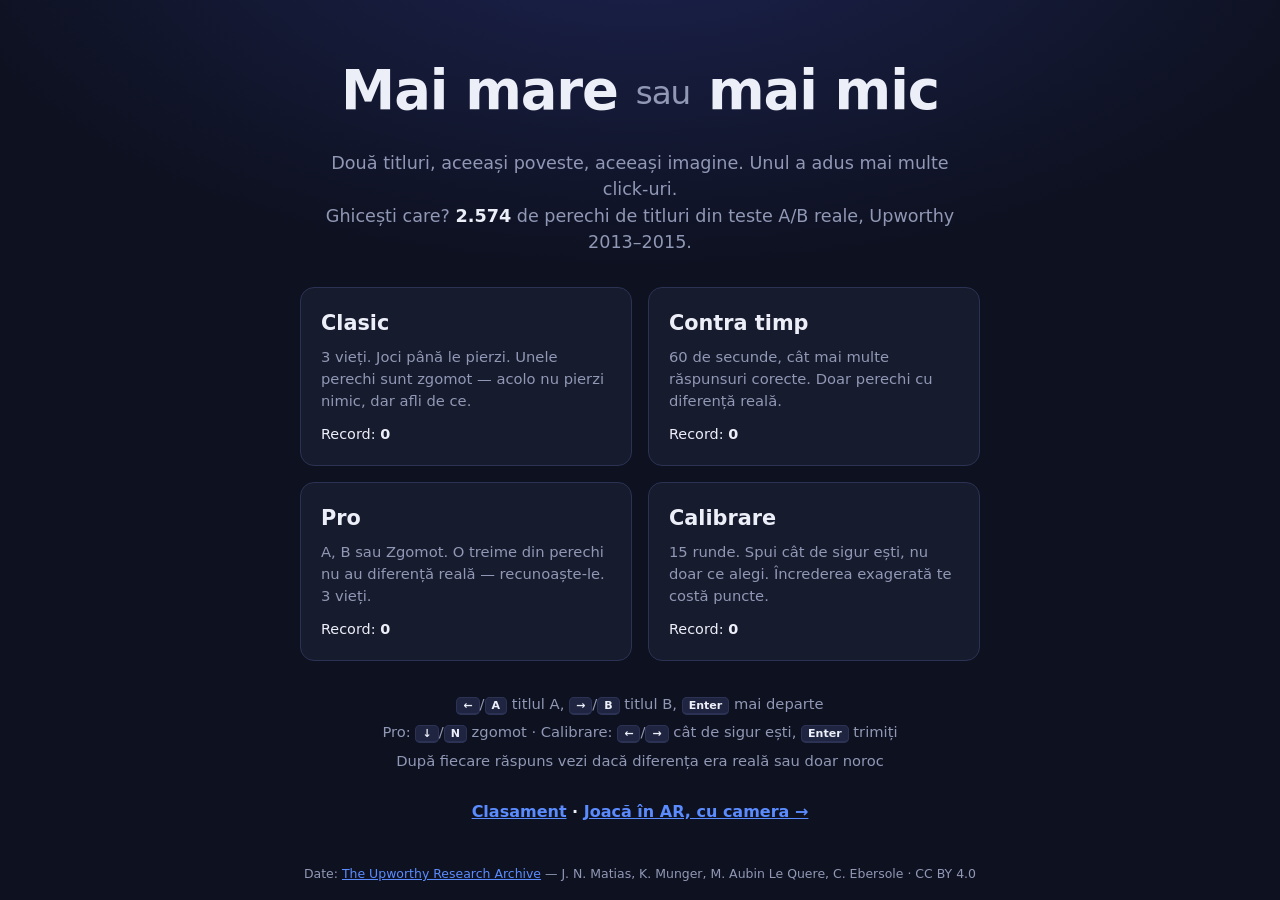
==== web/index.html @ 01dff1d4 "Joc AR "Mai mare sau mai mic" cu teste A/B reale de la Upworthy - data/prepare.py: perechi doar-titl" ====
<!doctype html>
<html lang="ro">
<head>
  <meta charset="utf-8">
  <meta name="viewport" content="width=device-width, initial-scale=1">
  <title>Mai mare sau mai mic</title>
  <link rel="stylesheet" href="css/style.css">
</head>
<body>
  <main id="app" aria-live="polite">
    <section class="screen"><p class="muted">Se încarcă…</p></section>
  </main>
  <footer class="credit">
    Date: <a href="https://osf.io/jd64p/" target="_blank" rel="noopener">The Upworthy Research Archive</a>
    — J. N. Matias, K. Munger, M. Aubin Le Quere, C. Ebersole · CC BY 4.0
  </footer>
  <script type="module" src="js/main.js"></script>
</body>
</html>
---- web/css/style.css ----
:root {
  --bg: #0e1120;
  --panel: #171b2e;
  --panel-2: #1f2440;
  --line: #2c3254;
  --text: #eceef8;
  --muted: #9198b5;
  --a: #5b8cff;
  --b: #ff9f43;
  --win: #2fd27a;
  --lose: #ff5c6c;
  --noise: #f5c542;
  --radius: 14px;
  --font: system-ui, -apple-system, "Segoe UI", Roboto, sans-serif;
}

* { box-sizing: border-box; }

html, body { margin: 0; }

body {
  background: radial-gradient(1200px 600px at 50% -10%, #1c2350 0%, var(--bg) 60%) fixed, var(--bg);
  color: var(--text);
  font: 16px/1.5 var(--font);
  min-height: 100vh;
  display: flex;
  flex-direction: column;
}

main { flex: 1; width: 100%; max-width: 1040px; margin: 0 auto; padding: 24px 16px 8px; }

h1, h2, h3 { line-height: 1.15; margin: 0 0 .5em; }
h1 { font-size: clamp(2rem, 5vw, 3.4rem); letter-spacing: -.02em; }
h2 { font-size: 1.8rem; }
h3 { font-size: 1.1rem; margin-top: 1.6em; }

a { color: var(--a); }
kbd {
  font: 600 .75em var(--font);
  border: 1px solid var(--line);
  border-bottom-width: 2px;
  border-radius: 5px;
  padding: 1px 6px;
  background: var(--panel-2);
  color: var(--text);
}

.muted { color: var(--muted); }
.small { font-size: .85rem; }
.side-a { color: var(--a); }
.side-b { color: var(--b); }

/* ---------------- meniu */

.menu { text-align: center; padding-top: 4vh; }
.menu .or { color: var(--muted); font-weight: 400; font-size: .6em; vertical-align: middle; }
.lead { color: var(--muted); max-width: 640px; margin: 0 auto 32px; font-size: 1.1rem; }
.lead b { color: var(--text); }

.modes { display: grid; grid-template-columns: repeat(auto-fit, minmax(240px, 1fr)); gap: 16px; max-width: 680px; margin: 0 auto; }
.mode {
  all: unset;
  cursor: pointer;
  display: flex; flex-direction: column; gap: 6px;
  text-align: left;
  padding: 20px;
  border-radius: var(--radius);
  background: var(--panel);
  border: 1px solid var(--line);
  transition: transform .15s, border-color .15s;
}
.mode:hover, .mode:focus-visible { transform: translateY(-2px); border-color: var(--a); }
.mode-name { font-size: 1.3rem; font-weight: 700; }
.mode-desc { color: var(--muted); font-size: .92rem; }
.mode-best { margin-top: 6px; font-size: .9rem; }

.switch { margin-top: 28px; font-weight: 600; }
.linklike { all: unset; cursor: pointer; color: var(--a); text-decoration: underline; }
.linklike:focus-visible { outline: 2px solid var(--a); outline-offset: 2px; }

/* ---------------- clasament */

.lb-wrap { display: grid; gap: 12px; }
.lb-form { display: flex; flex-wrap: wrap; align-items: center; gap: 10px; }
.lb-form input {
  font: inherit;
  color: var(--text);
  background: var(--panel);
  border: 1px solid var(--line);
  border-radius: 10px;
  padding: 11px 14px;
  min-width: 0;
  flex: 1 1 200px;
  max-width: 280px;
}
.lb-form input:focus-visible { outline: 2px solid var(--a); outline-offset: 1px; }
.lb-list { list-style: none; counter-reset: rank; margin: 0; padding: 0; display: grid; gap: 4px; max-width: 520px; }
.lb-list li {
  counter-increment: rank;
  display: grid; grid-template-columns: 2.2em 1fr auto 4.5em; align-items: center; gap: 10px;
  padding: 8px 12px;
  border-radius: 8px;
  background: var(--panel);
  border: 1px solid var(--line);
}
.lb-list li::before { content: counter(rank) "."; color: var(--muted); font-variant-numeric: tabular-nums; }
.lb-list li.mine { border-color: var(--noise); background: color-mix(in srgb, var(--noise) 10%, var(--panel)); }
.lb-name { overflow: hidden; text-overflow: ellipsis; white-space: nowrap; }
.lb-acc { font-size: .8rem; font-variant-numeric: tabular-nums; }
.lb-score { text-align: right; font-variant-numeric: tabular-nums; }

.leaderboard { max-width: 1040px; margin: 0 auto; }
.lb-grid { display: grid; grid-template-columns: repeat(auto-fit, minmax(230px, 1fr)); gap: 20px; }
.lb-col h3 { margin-top: .4em; }

.rules { list-style: none; padding: 0; margin: 32px auto 0; color: var(--muted); font-size: .92rem; display: grid; gap: 6px; }

/* ---------------- HUD */

.hud {
  display: flex; justify-content: space-between; align-items: center; gap: 16px;
  padding: 10px 16px;
  background: var(--panel);
  border: 1px solid var(--line);
  border-radius: var(--radius);
  margin-bottom: 20px;
}
.hud b { font-size: 1.25rem; }
.hud-label { color: var(--muted); font-size: .85rem; text-transform: uppercase; letter-spacing: .06em; }
.lives { color: var(--lose); font-size: 1.3rem; letter-spacing: 2px; }
.lives .lost { color: var(--line); }
.timer { display: flex; align-items: center; gap: 10px; font-weight: 700; font-variant-numeric: tabular-nums; }
.timebar { width: 120px; height: 6px; border-radius: 3px; background: var(--line); overflow: hidden; }
.timebar i { display: block; height: 100%; background: var(--noise); transform-origin: left; }

/* ---------------- intrebare */

.question { text-align: center; font-size: 1.25rem; margin: 0 0 16px; }
.flash { font-weight: 800; font-size: 1.5rem; }
.flash.correct { color: var(--win); }
.flash.wrong { color: var(--lose); }
.flash.noise { color: var(--noise); }
.plus { font-size: .8em; }

.duel { display: grid; grid-template-columns: 1fr auto 1fr; gap: 14px; align-items: stretch; }
.vs { align-self: center; color: var(--muted); font-weight: 700; text-transform: uppercase; }

.card {
  all: unset;
  position: relative;
  cursor: pointer;
  display: flex; flex-direction: column; gap: 10px;
  padding: 22px 22px 18px;
  min-height: 150px;
  color: var(--text);
  border-radius: var(--radius);
  background: var(--panel);
  border: 2px solid var(--line);
  transition: transform .15s, border-color .15s, background .2s;
}
.card:not([disabled]):hover, .card:focus-visible { transform: translateY(-3px); }
.card.side-a:not([disabled]):hover, .card.side-a:focus-visible { border-color: var(--a); }
.card.side-b:not([disabled]):hover, .card.side-b:focus-visible { border-color: var(--b); }
.card[disabled] { cursor: default; }

.side {
  display: inline-grid; place-items: center;
  width: 30px; height: 30px; border-radius: 8px;
  font-weight: 800; color: #0e1120;
}
.side-a .side { background: var(--a); }
.side-b .side { background: var(--b); }
.headline { margin: 0; font-size: clamp(1.05rem, 2vw, 1.3rem); font-weight: 600; line-height: 1.35; }

.card.win { border-color: var(--win); background: color-mix(in srgb, var(--win) 10%, var(--panel)); }
.card.lose { opacity: .7; }
.card.neutral { border-color: var(--noise); }
.card.chosen { box-shadow: 0 0 0 4px color-mix(in srgb, var(--text) 18%, transparent); }
.card-stats { display: flex; align-items: baseline; gap: 10px; flex-wrap: wrap; margin-top: auto; }
.ctr { font-size: 1.5rem; font-weight: 800; font-variant-numeric: tabular-nums; }
.card.win .ctr { color: var(--win); }
.card-stats .muted { font-size: .85rem; }
.tags { display: flex; gap: 6px; flex-wrap: wrap; }
.tag { font-size: .75rem; padding: 2px 8px; border-radius: 999px; background: var(--panel-2); border: 1px solid var(--line); color: var(--muted); }
.picked { position: absolute; top: 14px; right: 16px; font-size: .75rem; text-transform: uppercase; letter-spacing: .06em; color: var(--muted); }

.hint { text-align: center; color: var(--muted); font-size: .85rem; margin-top: 14px; }
.flash.neutral { color: var(--muted); }
.good { color: var(--win); }
.bad { color: var(--lose); }

/* ---------------- Pro: butonul zgomot */

.controls { display: flex; justify-content: center; margin-top: 16px; }
.noise-btn {
  all: unset;
  cursor: pointer;
  display: inline-flex; align-items: center; gap: 8px;
  padding: 12px 22px;
  border-radius: 999px;
  border: 2px dashed var(--noise);
  background: color-mix(in srgb, var(--noise) 8%, var(--panel));
  color: var(--text);
  transition: transform .15s;
}
.noise-btn b { color: var(--noise); }
.noise-btn:hover, .noise-btn:focus-visible { transform: translateY(-2px); }

/* ---------------- Calibrare: slider */

.calib {
  max-width: 640px;
  margin: 18px auto 0;
  padding: 16px 20px;
  border-radius: var(--radius);
  background: var(--panel);
  border: 1px solid var(--line);
  display: grid; gap: 10px;
}
.calib-scale { display: flex; justify-content: space-between; font-size: .85rem; font-weight: 700; }
.calib-read { margin: 0; text-align: center; min-height: 1.5em; }
.calib .btn { justify-self: center; }
#conf {
  --v: 50%;
  -webkit-appearance: none;
  appearance: none;
  width: 100%;
  height: 10px;
  border-radius: 5px;
  background: linear-gradient(90deg, var(--a), var(--line) 50%, var(--b));
  outline-offset: 6px;
}
#conf::-webkit-slider-thumb {
  -webkit-appearance: none;
  width: 26px; height: 26px; border-radius: 50%;
  background: var(--text); border: 3px solid var(--bg);
  box-shadow: 0 0 0 2px var(--text);
  cursor: grab;
}
#conf::-moz-range-thumb {
  width: 22px; height: 22px; border-radius: 50%;
  background: var(--text); border: 3px solid var(--bg);
  cursor: grab;
}

.note { padding: 8px 12px; border-radius: 8px; background: var(--panel-2); }
.note.good { color: var(--text); border-left: 4px solid var(--win); }
.note.bad { color: var(--text); border-left: 4px solid var(--lose); }

/* ---------------- explicatie */

.explain {
  display: grid; grid-template-columns: minmax(0, 1fr) minmax(0, 1.1fr); gap: 20px;
  margin-top: 18px; padding: 18px;
  background: var(--panel); border: 1px solid var(--line); border-radius: var(--radius);
}
.charts { display: grid; gap: 12px; }
figure { margin: 0; }
figcaption { color: var(--muted); font-size: .8rem; margin-bottom: 4px; }
.verdict p { margin: 0 0 .7em; }
.verdict p:last-child { margin: 0; }

.chart { width: 100%; height: auto; display: block; }
.chart text { font: 600 11px var(--font); fill: var(--text); }
.chart .lbl.side-a { fill: var(--a); font-size: 13px; }
.chart .lbl.side-b { fill: var(--b); font-size: 13px; }
.chart .tick { fill: var(--muted); font-weight: 400; }
.bar-a { fill: var(--a); opacity: .85; }
.bar-b { fill: var(--b); opacity: .85; }
.whisker { stroke: var(--text); stroke-width: 1.5; }
.axis { stroke: var(--line); stroke-width: 2; }
.zero { stroke: var(--muted); stroke-dasharray: 3 3; }
.ci-sig { stroke: var(--win); stroke-width: 6; stroke-linecap: round; }
.ci-noise { stroke: var(--noise); stroke-width: 6; stroke-linecap: round; }
.ci-sig-dot { fill: var(--text); }
.ci-noise-dot { fill: var(--text); }

.actions { display: flex; justify-content: center; gap: 12px; margin-top: 20px; }
.btn {
  all: unset; cursor: pointer;
  display: inline-flex; align-items: center; gap: 10px;
  padding: 12px 22px; border-radius: 10px;
  font-weight: 700;
  background: var(--panel-2); border: 1px solid var(--line);
}
.btn.primary { background: var(--a); border-color: var(--a); color: #0b1020; }
.btn.primary kbd { background: color-mix(in srgb, #fff 30%, var(--a)); border-color: transparent; color: #0b1020; }
.btn:hover { filter: brightness(1.1); }
.btn:focus-visible { outline: 3px solid var(--text); outline-offset: 2px; }

/* ---------------- final */

.over { max-width: 760px; margin: 0 auto; }
.final-score { display: flex; align-items: baseline; gap: 16px; }
.final-score .big { font-size: 4.5rem; font-weight: 800; line-height: 1; }
.record { color: var(--noise); font-weight: 800; }
.stat-row { display: grid; grid-template-columns: repeat(3, 1fr); gap: 12px; margin: 20px 0 12px; }
.stat-row div { background: var(--panel); border: 1px solid var(--line); border-radius: var(--radius); padding: 12px 14px; display: flex; flex-direction: column; }
.stat-row b { font-size: 1.5rem; }
.stat-row span { color: var(--muted); font-size: .85rem; }
.coin { background: var(--panel-2); border-left: 4px solid var(--noise); padding: 10px 14px; border-radius: 6px; }
.profile { padding-left: 1.1em; display: grid; gap: 6px; }

.insights { display: grid; gap: 4px; }
.ins-row { display: grid; grid-template-columns: minmax(150px, 1.2fr) minmax(120px, 1fr) 90px; align-items: center; gap: 12px; }
.ins-row.ns { opacity: .55; }
.ins-label { font-size: .92rem; }
.ins-bar { width: 100%; height: 20px; }
.ins-bar .pos { fill: var(--win); }
.ins-bar .neg { fill: var(--lose); }
.ins-val { font-variant-numeric: tabular-nums; font-weight: 700; text-align: right; }

/* ---------------- final: matrice de confuzie, calibrare */

.confusion-wrap { display: grid; grid-template-columns: auto 1fr; gap: 20px; align-items: start; }
.confusion { border-collapse: separate; border-spacing: 4px; font-variant-numeric: tabular-nums; }
.confusion th { font-size: .8rem; color: var(--muted); font-weight: 600; padding: 4px 8px; text-align: center; }
.confusion tbody th { text-align: right; }
.confusion td { min-width: 56px; padding: 10px; text-align: center; font-weight: 800; border-radius: 8px; background: var(--panel); border: 1px solid var(--line); }
.confusion td.diag { background: color-mix(in srgb, var(--win) 22%, var(--panel)); border-color: var(--win); }
.confusion td.fp { background: color-mix(in srgb, var(--lose) 18%, var(--panel)); }
.confusion td.fn { background: color-mix(in srgb, var(--noise) 16%, var(--panel)); }

.calib-sum { display: grid; grid-template-columns: 260px 1fr; gap: 20px; align-items: center; }
.calib-chart .plot { fill: var(--panel); stroke: var(--line); }
.calib-chart .diag { stroke: var(--muted); stroke-dasharray: 4 4; }
.calib-chart .calib-line { fill: none; stroke: var(--a); stroke-width: 2; }
.calib-chart .calib-dot { fill: var(--a); stroke: var(--bg); stroke-width: 2; }

.credit { text-align: center; color: var(--muted); font-size: .78rem; padding: 16px; }

/* ---------------- ecrane inguste */

@media (max-width: 720px) {
  main { padding-top: 16px; }
  .duel { grid-template-columns: 1fr; }
  .vs { justify-self: center; }
  .explain { grid-template-columns: 1fr; }
  .stat-row { grid-template-columns: 1fr; }
  .ins-row { grid-template-columns: 1fr 70px; }
  .ins-bar { display: none; }
  .timebar { width: 70px; }
  .confusion-wrap, .calib-sum { grid-template-columns: 1fr; }
  .calib-chart { max-width: 300px; }
}
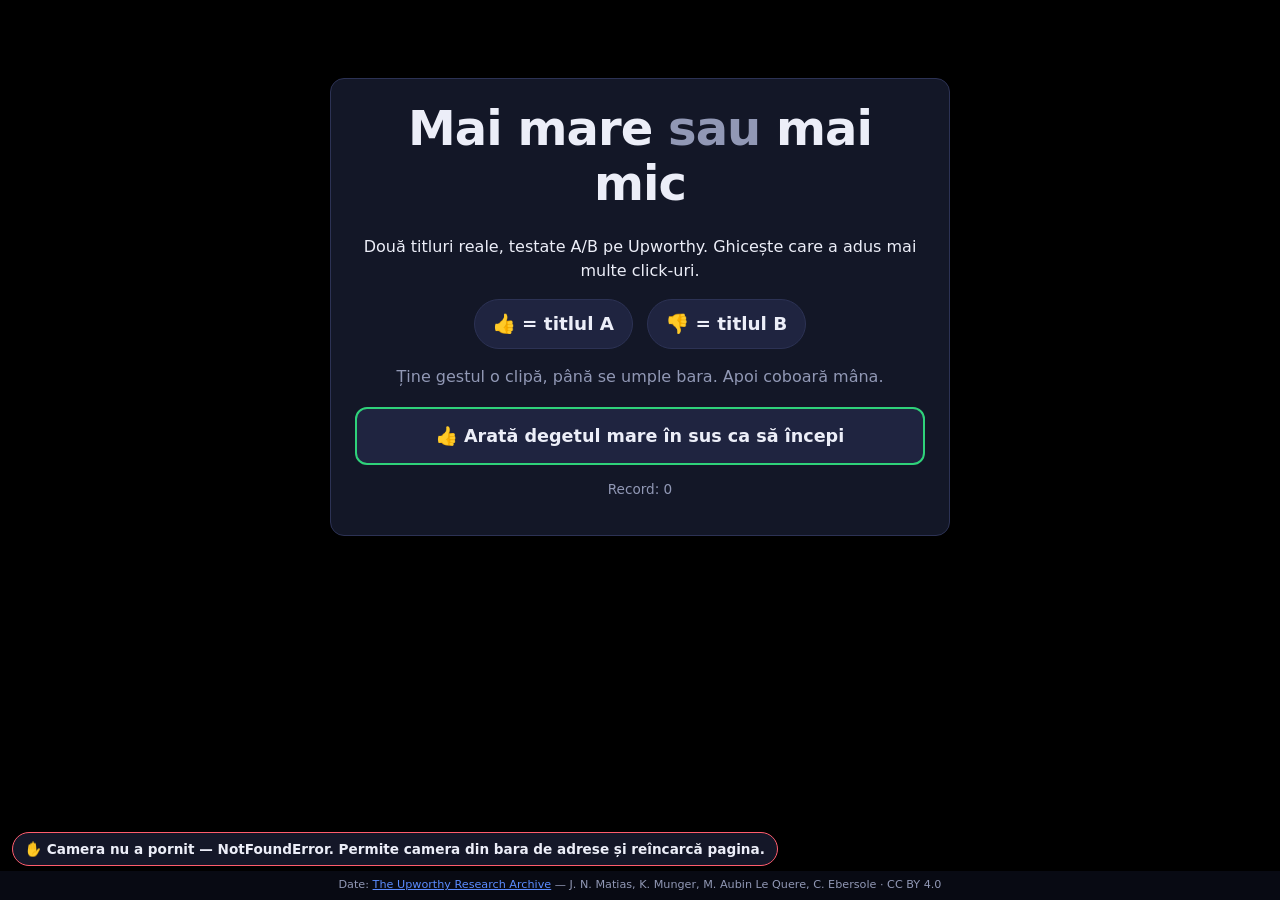
==== commit cf9c6c95: "Quiz controlat cu gesturi 👍/👎 si efecte AR pe fata si mana - index.html: quiz cu camera web, schelet" ====
--- a/web/index.html
+++ b/web/index.html
@@ -5,15 +5,23 @@
   <meta name="viewport" content="width=device-width, initial-scale=1">
   <title>Mai mare sau mai mic</title>
   <link rel="stylesheet" href="css/style.css">
+  <link rel="stylesheet" href="css/quiz.css">
 </head>
-<body>
+<body class="quiz">
+  <!-- camera (in oglinda) + scheletul mainii, sub interfata -->
+  <video id="video" playsinline muted></video>
+  <canvas id="skeleton" aria-hidden="true"></canvas>
+  <canvas id="fx" aria-hidden="true"></canvas>
+
   <main id="app" aria-live="polite">
-    <section class="screen"><p class="muted">Se încarcă…</p></section>
+    <section class="panel start"><p class="muted">Se încarcă…</p></section>
   </main>
+
+  <div id="status" class="status" role="status"></div>
   <footer class="credit">
     Date: <a href="https://osf.io/jd64p/" target="_blank" rel="noopener">The Upworthy Research Archive</a>
     — J. N. Matias, K. Munger, M. Aubin Le Quere, C. Ebersole · CC BY 4.0
   </footer>
-  <script type="module" src="js/main.js"></script>
+  <script type="module" src="js/quiz.js"></script>
 </body>
 </html>
--- a/web/css/style.css
+++ b/web/css/style.css
@@ -163,13 +163,34 @@
 .card.side-b:not([disabled]):hover, .card.side-b:focus-visible { border-color: var(--b); }
 .card[disabled] { cursor: default; }
 
+.card-header {
+  display: flex;
+  justify-content: space-between;
+  align-items: center;
+  width: 100%;
+}
+
 .side {
-  display: inline-grid; place-items: center;
-  width: 30px; height: 30px; border-radius: 8px;
-  font-weight: 800; color: #0e1120;
+  display: inline-flex;
+  align-items: center;
+  gap: 8px;
+  padding: 4px 12px;
+  height: 32px;
+  border-radius: 8px;
+  font-weight: 800;
+  color: #0e1120;
 }
 .side-a .side { background: var(--a); }
 .side-b .side { background: var(--b); }
+.card-gesture-hint {
+  font-size: 0.8rem;
+  font-weight: 600;
+  color: var(--muted);
+  background: var(--panel-2);
+  padding: 4px 10px;
+  border-radius: 6px;
+  border: 1px solid var(--line);
+}
 .headline { margin: 0; font-size: clamp(1.05rem, 2vw, 1.3rem); font-weight: 600; line-height: 1.35; }
 
 .card.win { border-color: var(--win); background: color-mix(in srgb, var(--win) 10%, var(--panel)); }
@@ -343,3 +364,569 @@
   .confusion-wrap, .calib-sum { grid-template-columns: 1fr; }
   .calib-chart { max-width: 300px; }
 }
+
+/* ---------------- gesture hud & opencv badge */
+
+#gesture-hud {
+  position: fixed;
+  top: 24px;
+  left: 50%;
+  transform: translateX(-50%) translateY(-20px) scale(0.95);
+  z-index: 100;
+  display: flex;
+  flex-direction: column;
+  align-items: center;
+  gap: 8px;
+  padding: 10px 22px;
+  background: rgba(14, 17, 32, 0.92);
+  backdrop-filter: blur(8px);
+  border: 1px solid var(--win);
+  box-shadow: 0 8px 32px rgba(0, 0, 0, 0.45), 0 0 15px color-mix(in srgb, var(--win) 40%, transparent);
+  border-radius: 999px;
+  pointer-events: none;
+  opacity: 0;
+  transition: opacity 0.2s cubic-bezier(0.16, 1, 0.3, 1), transform 0.2s cubic-bezier(0.16, 1, 0.3, 1);
+}
+
+#gesture-hud.visible {
+  opacity: 1;
+  transform: translateX(-50%) translateY(0) scale(1);
+}
+
+#gesture-hud.fired {
+  animation: gh-pulse 0.35s ease-out;
+}
+
+@keyframes gh-pulse {
+  0% { transform: translateX(-50%) scale(1); }
+  50% { transform: translateX(-50%) scale(1.15); box-shadow: 0 0 25px var(--win); }
+  100% { transform: translateX(-50%) scale(1); }
+}
+
+.gh-content {
+  display: flex;
+  align-items: center;
+  gap: 10px;
+  font-weight: 700;
+  font-size: 1.05rem;
+  color: var(--text);
+}
+
+.gh-icon {
+  font-size: 1.4rem;
+  line-height: 1;
+}
+
+.gh-bar {
+  width: 140px;
+  height: 6px;
+  background: rgba(255, 255, 255, 0.15);
+  border-radius: 999px;
+  overflow: hidden;
+}
+
+.gh-fill {
+  height: 100%;
+  width: 0%;
+  background: linear-gradient(90deg, var(--a), var(--win));
+  border-radius: 999px;
+  transition: width 0.05s linear;
+}
+
+#opencv-badge {
+  position: fixed;
+  top: 14px;
+  right: 14px;
+  z-index: 95;
+  background: rgba(15, 23, 42, 0.9);
+  color: #38bdf8;
+  border: 1px solid #38bdf8;
+  border-radius: 999px;
+  padding: 5px 12px;
+  font-size: 0.78rem;
+  font-weight: 600;
+  box-shadow: 0 4px 12px rgba(0, 0, 0, 0.4);
+}
+
+#ar-skeleton-canvas {
+  position: fixed;
+  left: 0;
+  top: 0;
+  width: 100vw;
+  height: 100vh;
+  z-index: 52;
+  pointer-events: none;
+}
+
+#super-ar-badge {
+  all: unset;
+  position: fixed;
+  left: 12px;
+  bottom: 74px;
+  z-index: 55;
+  cursor: pointer;
+  padding: 6px 14px;
+  border-radius: 999px;
+  font: 600 0.8rem var(--font);
+  color: #38bdf8;
+  background: rgba(23, 27, 46, 0.92);
+  border: 1px solid #38bdf8;
+  box-shadow: 0 4px 16px rgba(0, 0, 0, 0.5), 0 0 10px rgba(56, 189, 248, 0.3);
+  transition: transform 0.15s, background 0.15s;
+}
+
+#super-ar-badge:hover {
+  transform: scale(1.05);
+  background: rgba(30, 41, 59, 0.95);
+}
+
+/* ------------------------------------------------------------ Atelier 3D AR Studio */
+
+.mode.mode-studio {
+  background: linear-gradient(135deg, rgba(30, 41, 59, 0.85), rgba(15, 23, 42, 0.95));
+  border: 1px solid rgba(56, 189, 248, 0.4);
+  box-shadow: 0 4px 20px rgba(56, 189, 248, 0.15);
+  position: relative;
+  overflow: hidden;
+}
+
+.mode.mode-studio:hover {
+  border-color: #38bdf8;
+  box-shadow: 0 6px 28px rgba(56, 189, 248, 0.35);
+  transform: translateY(-2px);
+}
+
+.badge-studio {
+  display: inline-block;
+  padding: 3px 8px;
+  border-radius: 6px;
+  font-size: 0.72rem;
+  letter-spacing: 0.05em;
+  color: #fff;
+  background: linear-gradient(135deg, #38bdf8, #a855f7);
+  box-shadow: 0 2px 8px rgba(168, 85, 247, 0.4);
+}
+
+#studio-overlay {
+  position: fixed;
+  inset: 0;
+  z-index: 60;
+  pointer-events: none;
+  display: flex;
+  flex-direction: column;
+  justify-content: space-between;
+  box-sizing: border-box;
+}
+
+.studio-header {
+  pointer-events: auto;
+  display: flex;
+  align-items: center;
+  justify-content: space-between;
+  gap: 16px;
+  padding: 12px 24px;
+  background: rgba(15, 23, 42, 0.88);
+  backdrop-filter: blur(16px);
+  border-bottom: 1px solid rgba(56, 189, 248, 0.25);
+  box-shadow: 0 4px 24px rgba(0, 0, 0, 0.5);
+}
+
+.studio-prompt-card {
+  display: flex;
+  align-items: center;
+  gap: 14px;
+}
+
+.prompt-info {
+  display: flex;
+  flex-direction: column;
+}
+
+#prompt-title {
+  margin: 0;
+  font-size: 1.15rem;
+  font-weight: 700;
+  color: #f8fafc;
+  display: flex;
+  align-items: center;
+  gap: 8px;
+}
+
+.prompt-icon {
+  font-size: 1.35rem;
+}
+
+.prompt-tip {
+  margin: 2px 0 0;
+  font-size: 0.78rem;
+  color: #94a3b8;
+}
+
+.studio-badge {
+  font-size: 0.75rem;
+  font-weight: 700;
+  text-transform: uppercase;
+  color: #38bdf8;
+  background: rgba(56, 189, 248, 0.15);
+  border: 1px solid rgba(56, 189, 248, 0.4);
+  padding: 4px 10px;
+  border-radius: 999px;
+  letter-spacing: 0.06em;
+  white-space: nowrap;
+}
+
+.studio-timer-card {
+  display: flex;
+  flex-direction: column;
+  align-items: center;
+  min-width: 140px;
+}
+
+.timer-display {
+  display: flex;
+  align-items: center;
+  gap: 6px;
+  font-family: ui-monospace, SFMono-Regular, Menlo, Monaco, Consolas, monospace;
+  font-size: 1.4rem;
+  font-weight: 800;
+  color: #38bdf8;
+  text-shadow: 0 0 10px rgba(56, 189, 248, 0.5);
+  letter-spacing: 0.05em;
+}
+
+.timer-bar-track {
+  width: 100%;
+  height: 5px;
+  background: rgba(255, 255, 255, 0.1);
+  border-radius: 999px;
+  overflow: hidden;
+  margin-top: 4px;
+}
+
+.timer-bar-fill {
+  height: 100%;
+  width: 100%;
+  background-color: #38bdf8;
+  border-radius: 999px;
+  transition: width 0.3s linear, background-color 0.3s;
+}
+
+.studio-actions {
+  display: flex;
+  align-items: center;
+  gap: 8px;
+}
+
+.btn-finish {
+  background: linear-gradient(135deg, #22c55e, #16a34a) !important;
+  color: #fff !important;
+  font-weight: 700 !important;
+  border: none !important;
+  box-shadow: 0 2px 10px rgba(34, 197, 94, 0.35);
+}
+
+.btn-finish:hover {
+  transform: translateY(-1px);
+  box-shadow: 0 4px 16px rgba(34, 197, 94, 0.5);
+}
+
+.btn-subtle {
+  background: rgba(255, 255, 255, 0.08) !important;
+  color: #cbd5e1 !important;
+  border: 1px solid rgba(255, 255, 255, 0.12) !important;
+}
+
+.btn-subtle:hover {
+  background: rgba(255, 255, 255, 0.15) !important;
+  color: #fff !important;
+}
+
+.studio-hud {
+  position: fixed;
+  top: 96px;
+  left: 50%;
+  transform: translateX(-50%);
+  background: rgba(15, 23, 42, 0.92);
+  border: 1px solid #38bdf8;
+  border-radius: 999px;
+  padding: 8px 22px;
+  color: #f8fafc;
+  font-size: 0.95rem;
+  display: flex;
+  align-items: center;
+  gap: 10px;
+  box-shadow: 0 8px 24px rgba(0, 0, 0, 0.5), 0 0 16px rgba(56, 189, 248, 0.3);
+  pointer-events: none;
+  z-index: 65;
+}
+
+.btn-timer-ctrl {
+  all: unset;
+  cursor: pointer;
+  padding: 2px 8px;
+  border-radius: 6px;
+  font-size: 0.72rem;
+  font-weight: 600;
+  color: #94a3b8;
+  background: rgba(255, 255, 255, 0.08);
+  border: 1px solid rgba(255, 255, 255, 0.12);
+  margin-left: 8px;
+  transition: all 0.15s ease;
+}
+
+.btn-timer-ctrl:hover {
+  color: #fff;
+  background: rgba(255, 255, 255, 0.15);
+}
+
+/* Cameră PiP în colțul dreapta-jos (nu pe fundal) */
+#webcam-video,
+body.studio-active #arjs-video {
+  position: fixed !important;
+  bottom: 18px !important;
+  right: 18px !important;
+  width: 190px !important;
+  height: 140px !important;
+  border-radius: 14px !important;
+  border: 2px solid #38bdf8 !important;
+  z-index: 85 !important;
+  object-fit: cover !important;
+  transform: scaleX(-1) !important;
+  box-shadow: 0 8px 30px rgba(0, 0, 0, 0.8), 0 0 16px rgba(56, 189, 248, 0.4) !important;
+  background: #000 !important;
+  margin: 0 !important;
+}
+
+body.studio-active {
+  background: radial-gradient(circle at 50% 35%, #161e3d 0%, #080b14 70%) fixed !important;
+  overflow: hidden !important;
+}
+
+body.studio-active .a-canvas {
+  display: none !important;
+}
+
+.studio-toolbar {
+  pointer-events: auto;
+  position: fixed;
+  bottom: 64px;
+  left: 50%;
+  transform: translateX(-50%);
+  display: flex;
+  align-items: center;
+  gap: 18px;
+  padding: 8px 24px;
+  background: rgba(15, 23, 42, 0.92);
+  backdrop-filter: blur(20px);
+  border: 1px solid rgba(56, 189, 248, 0.35);
+  border-radius: 999px;
+  box-shadow: 0 8px 32px rgba(0, 0, 0, 0.65), 0 0 16px rgba(56, 189, 248, 0.15);
+}
+
+.tool-group {
+  display: flex;
+  align-items: center;
+  gap: 8px;
+}
+
+.tool-label {
+  font-size: 0.72rem;
+  font-weight: 700;
+  text-transform: uppercase;
+  color: #64748b;
+  letter-spacing: 0.05em;
+}
+
+.size-selector,
+.util-selector {
+  display: flex;
+  align-items: center;
+  gap: 4px;
+}
+
+.size-btn,
+.util-btn {
+  all: unset;
+  cursor: pointer;
+  padding: 5px 12px;
+  border-radius: 999px;
+  font-size: 0.8rem;
+  font-weight: 600;
+  color: #94a3b8;
+  background: rgba(30, 41, 59, 0.7);
+  border: 1px solid rgba(255, 255, 255, 0.08);
+  transition: all 0.15s ease;
+}
+
+.size-btn:hover,
+.util-btn:hover {
+  color: #f8fafc;
+  background: rgba(51, 65, 85, 0.8);
+}
+
+.size-btn.active,
+.util-btn.active {
+  color: #38bdf8;
+  background: rgba(56, 189, 248, 0.18);
+  border-color: #38bdf8;
+  box-shadow: 0 0 12px rgba(56, 189, 248, 0.35);
+}
+
+.palette-selector {
+  display: flex;
+  align-items: center;
+  gap: 10px;
+  padding-left: 12px;
+  border-left: 1px solid rgba(255, 255, 255, 0.15);
+}
+
+.color-dot {
+  all: unset;
+  cursor: pointer;
+  width: 22px;
+  height: 22px;
+  border-radius: 50%;
+  background-color: var(--c);
+  border: 2px solid transparent;
+  transition: transform 0.15s, box-shadow 0.15s;
+  box-shadow: 0 2px 6px rgba(0, 0, 0, 0.4);
+}
+
+.color-dot:hover {
+  transform: scale(1.18);
+}
+
+.color-dot.active {
+  transform: scale(1.25);
+  border-color: #ffffff;
+  box-shadow: 0 0 14px var(--c);
+}
+
+.studio-hints {
+  pointer-events: auto;
+  position: fixed;
+  bottom: 18px;
+  left: 50%;
+  transform: translateX(-50%);
+  display: flex;
+  gap: 12px;
+  padding: 6px 18px;
+  font-size: 0.8rem;
+  color: #cbd5e1;
+  background: rgba(15, 23, 42, 0.8);
+  backdrop-filter: blur(10px);
+  border-radius: 999px;
+  border: 1px solid rgba(255, 255, 255, 0.1);
+}
+
+.studio-hints b {
+  color: #38bdf8;
+}
+
+/* Modal finalizare 3D */
+#studio-finish-modal {
+  position: fixed;
+  inset: 0;
+  z-index: 70;
+  background: rgba(10, 15, 30, 0.85);
+  backdrop-filter: blur(12px);
+  display: flex;
+  align-items: center;
+  justify-content: center;
+  pointer-events: auto;
+}
+
+.finish-dialog {
+  background: rgba(15, 23, 42, 0.95);
+  border: 1px solid rgba(56, 189, 248, 0.4);
+  border-radius: 20px;
+  padding: 32px 40px;
+  max-width: 480px;
+  width: 90%;
+  text-align: center;
+  box-shadow: 0 16px 48px rgba(0, 0, 0, 0.7), 0 0 32px rgba(56, 189, 248, 0.25);
+}
+
+.finish-badge {
+  display: inline-block;
+  padding: 4px 14px;
+  border-radius: 999px;
+  font-size: 0.82rem;
+  font-weight: 700;
+  color: #22c55e;
+  background: rgba(34, 197, 94, 0.15);
+  border: 1px solid rgba(34, 197, 94, 0.3);
+  margin-bottom: 12px;
+}
+
+.finish-dialog h2 {
+  margin: 0;
+  font-size: 1.1rem;
+  color: #94a3b8;
+  font-weight: 500;
+}
+
+.finish-prompt-display {
+  display: flex;
+  align-items: center;
+  justify-content: center;
+  gap: 12px;
+  margin: 10px 0 20px;
+}
+
+.finish-icon {
+  font-size: 2.2rem;
+}
+
+.finish-name {
+  font-size: 1.55rem;
+  font-weight: 800;
+  color: #38bdf8;
+  text-shadow: 0 0 12px rgba(56, 189, 248, 0.4);
+}
+
+.finish-stats {
+  display: flex;
+  justify-content: center;
+  gap: 10px;
+  margin-bottom: 16px;
+  flex-wrap: wrap;
+}
+
+.stat-pill {
+  background: rgba(30, 41, 59, 0.7);
+  border: 1px solid rgba(255, 255, 255, 0.1);
+  border-radius: 999px;
+  padding: 6px 14px;
+  font-size: 0.85rem;
+  color: #cbd5e1;
+}
+
+.stat-pill b {
+  color: #fff;
+}
+
+.finish-rotation-hint {
+  font-size: 0.82rem;
+  color: #94a3b8;
+  margin: 0 0 24px;
+}
+
+.finish-actions {
+  display: flex;
+  flex-direction: column;
+  gap: 10px;
+}
+
+.btn-primary {
+  background: #38bdf8 !important;
+  color: #0f172a !important;
+  font-weight: 700 !important;
+}
+
+.btn-outline {
+  background: transparent !important;
+  color: #38bdf8 !important;
+  border: 1px solid #38bdf8 !important;
+}
+
--- a/web/css/quiz.css
+++ b/web/css/quiz.css
@@ -0,0 +1,145 @@
+/* Quiz cu camera: video in fundal, scheletul mainii peste el, interfata semi-transparenta deasupra */
+
+body.quiz {
+  background: #000;
+  overflow-x: hidden;
+}
+
+#video, #skeleton {
+  position: fixed;
+  inset: 0;
+  width: 100%;
+  height: 100%;
+}
+#video {
+  object-fit: cover;
+  transform: scaleX(-1);   /* oglinda, ca la camera frontala */
+  z-index: 0;
+  filter: brightness(0.85);
+}
+#skeleton { z-index: 1; pointer-events: none; }
+/* efectele AR (coroana, inimi, coloane) sunt deasupra interfetei, dar nu blocheaza nimic */
+#fx { position: fixed; inset: 0; width: 100%; height: 100%; z-index: 3; pointer-events: none; }
+
+body.quiz main {
+  position: relative;
+  z-index: 2;
+  max-width: 1100px;
+}
+
+.panel {
+  background: rgba(23, 27, 46, 0.86);
+  border: 1px solid var(--line);
+  border-radius: var(--radius);
+  padding: 22px 24px;
+  backdrop-filter: blur(4px);
+}
+.panel.start { max-width: 620px; margin: 6vh auto 0; text-align: center; }
+.panel.start h1 { font-size: clamp(2rem, 5vw, 3rem); }
+.panel .big { font-size: 4.5rem; font-weight: 800; margin: 0; line-height: 1; }
+.record { color: var(--noise); }
+
+.legend { display: flex; justify-content: center; gap: 14px; flex-wrap: wrap; margin: 16px 0; }
+.legend span { padding: 10px 18px; border-radius: 999px; background: var(--panel-2); border: 1px solid var(--line); font-size: 1.15rem; font-weight: 700; }
+
+/* "buton" care se umple cand tii gestul */
+.go {
+  position: relative;
+  overflow: hidden;
+  margin: 18px auto 6px;
+  padding: 14px 20px;
+  border-radius: 12px;
+  background: var(--panel-2);
+  border: 2px solid var(--win);
+  font-weight: 800;
+  font-size: 1.1rem;
+}
+.bar {
+  position: absolute;
+  left: 0; bottom: 0;
+  width: 100%; height: 6px;
+  background: var(--win);
+  transform: scaleX(0);
+  transform-origin: left;
+}
+.go .bar { height: 100%; opacity: 0.25; }
+
+/* ---------------- intrebare */
+
+body.quiz .hud { background: rgba(23, 27, 46, 0.82); }
+.q-title {
+  text-align: center;
+  font-size: 1.3rem;
+  margin: 0 auto 14px;
+  padding: 8px 18px;
+  width: fit-content;
+  border-radius: 999px;
+  background: rgba(23, 27, 46, 0.82);
+}
+.q-title.result { font-weight: 800; font-size: 1.6rem; }
+.q-title.correct { color: var(--win); }
+.q-title.wrong { color: var(--lose); }
+
+.q-duel { display: grid; grid-template-columns: 1fr 1fr; gap: 16px; }
+.q-card {
+  position: relative;
+  overflow: hidden;
+  padding: 18px 20px 22px;
+  border-radius: var(--radius);
+  background: rgba(23, 27, 46, 0.86);
+  border: 2px solid var(--line);
+  backdrop-filter: blur(4px);
+  color: var(--text);   /* nu culoarea laturii (A albastru / B portocaliu) din style.css */
+}
+.q-card.side-a { border-color: var(--a); }
+.q-card.side-b { border-color: var(--b); }
+.q-card.side-a .bar { background: var(--a); height: 8px; }
+.q-card.side-b .bar { background: var(--b); height: 8px; }
+.q-card.win { border-color: var(--win); background: rgba(31, 70, 52, 0.88); }
+.q-card.lose { opacity: 0.75; border-color: var(--line); }
+.q-card.chosen { box-shadow: 0 0 0 4px rgba(236, 238, 248, 0.25); }
+.q-head { display: flex; align-items: center; gap: 10px; margin-bottom: 8px; }
+.q-icon { font-size: 1.8rem; }
+.q-side { font-weight: 800; font-size: 1.2rem; }
+.side-a .q-side { color: var(--a); }
+.side-b .q-side { color: var(--b); }
+.q-picked { margin-left: auto; font-size: .75rem; text-transform: uppercase; letter-spacing: .06em; color: var(--muted); }
+.q-card .headline { font-size: clamp(1.05rem, 2vw, 1.35rem); }
+.q-ctr { margin: 12px 0 0; font-size: 1.5rem; font-weight: 800; }
+.q-ctr .muted { font-size: .8rem; font-weight: 400; }
+.q-card.win .q-ctr { color: var(--win); }
+
+.panel.explain { margin-top: 16px; display: block; }   /* style.css are .explain pe 2 coloane */
+.panel.explain p { margin: 0; }
+.panel.explain .go { margin-bottom: 0; text-align: center; }
+
+/* ---------------- stare camera / gesturi */
+
+.status {
+  position: fixed;
+  left: 12px; bottom: 34px;
+  z-index: 5;
+  padding: 6px 12px;
+  border-radius: 999px;
+  font-size: .85rem;
+  font-weight: 600;
+  background: rgba(23, 27, 46, 0.88);
+  border: 1px solid var(--line);
+}
+.status:empty { display: none; }
+.status.hand { border-color: var(--win); }
+.status.nohand, .status.loading, .status.camera { border-color: var(--noise); }
+.status.error, .status.nocam { border-color: var(--lose); }
+
+body.quiz .credit {
+  position: fixed;
+  left: 0; right: 0; bottom: 0;
+  z-index: 4;
+  padding: 6px;
+  font-size: .7rem;
+  background: rgba(14, 17, 32, 0.6);
+}
+
+@media (max-width: 720px) {
+  .q-duel { grid-template-columns: 1fr; }
+}
